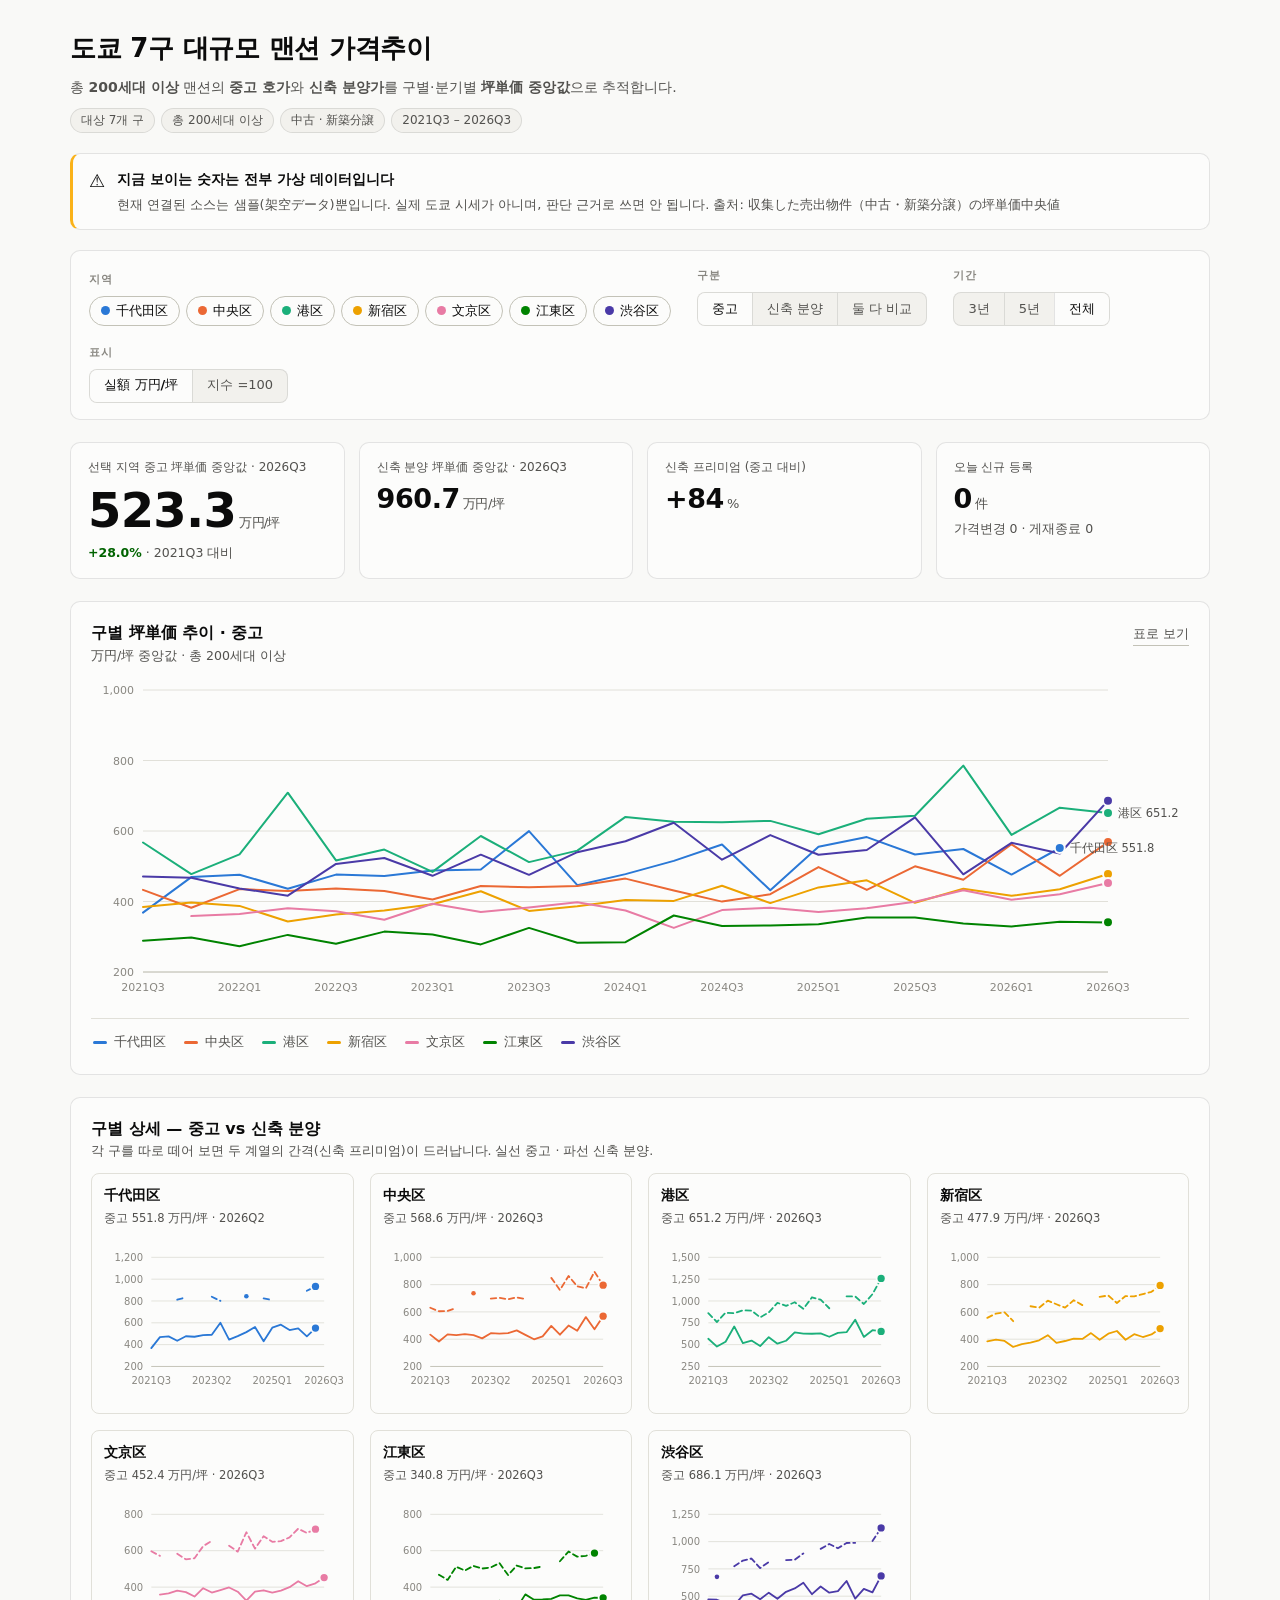
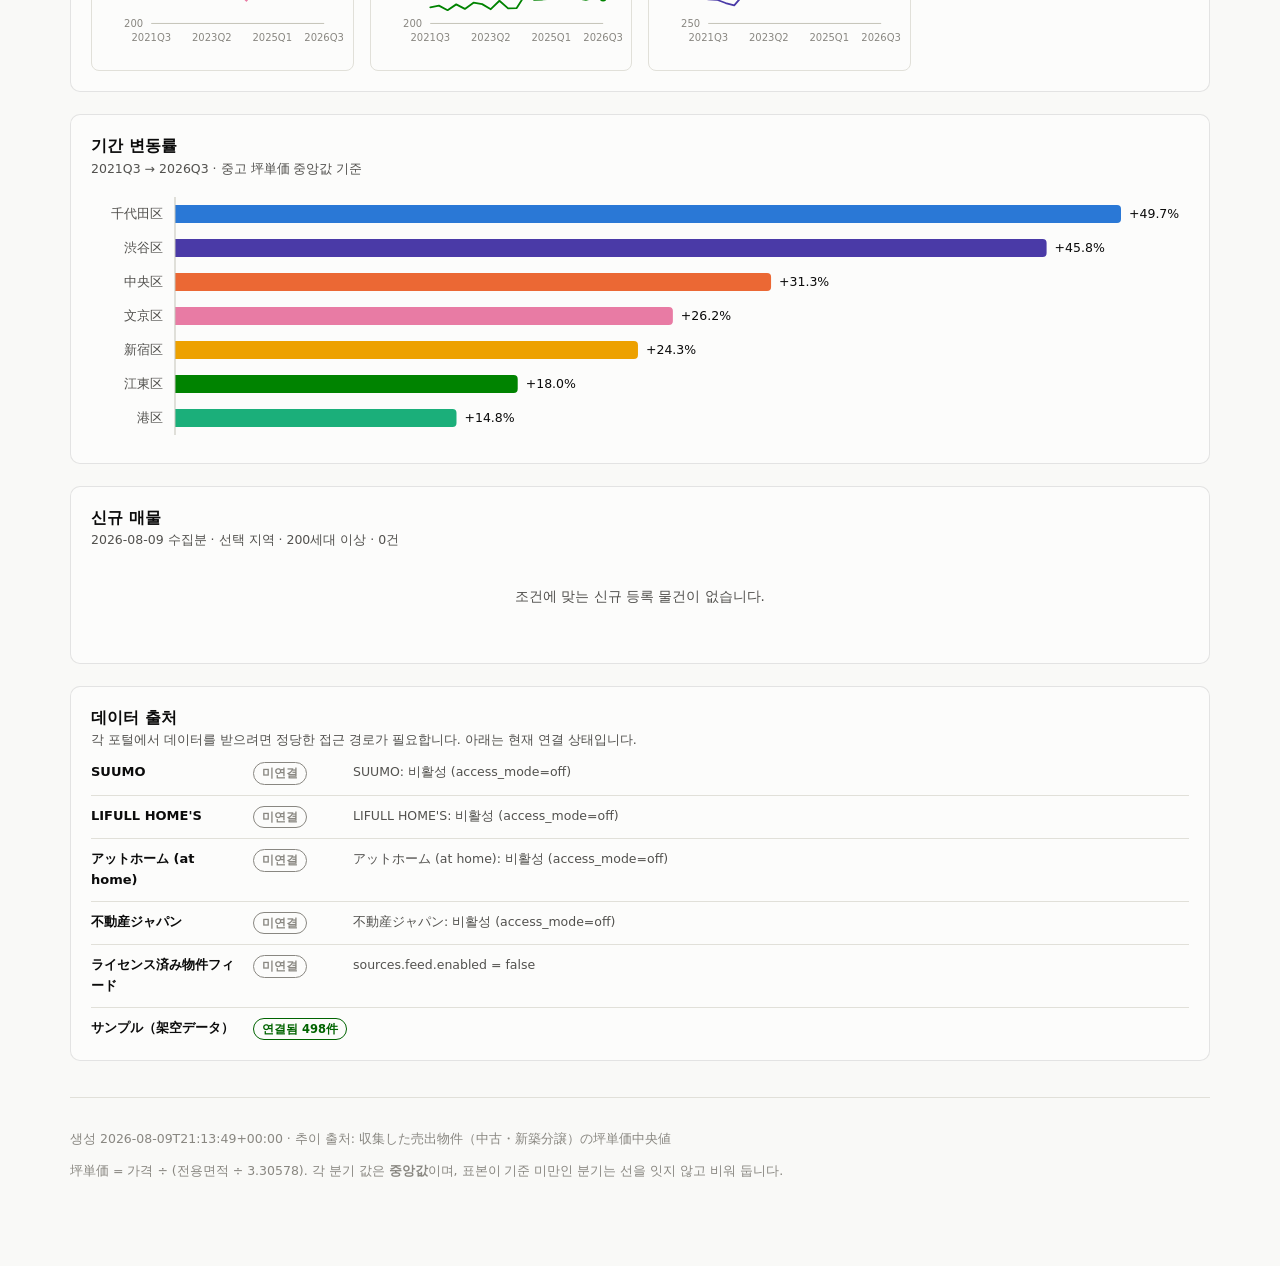
==== realestate/web/index.html @ 7b0b8e8e "Add Tokyo 7-ward large-mansion price trend site Tracks median 坪単価 for 200+ unit mansions across Chiy" ====
<!doctype html>
<html lang="ko" data-theme="">
<head>
<meta charset="utf-8">
<meta name="viewport" content="width=device-width, initial-scale=1">
<title>도쿄 7구 대규모 맨션 가격추이</title>
<meta name="description" content="千代田・中央・港・新宿・文京・江東・渋谷 7개 구, 총 200세대 이상 맨션의 중고·신축분양 坪単価 추이">
<link rel="icon" href="data:image/svg+xml,<svg xmlns='http://www.w3.org/2000/svg' viewBox='0 0 32 32'><text y='26' font-size='26'>🏙️</text></svg>">
<link rel="stylesheet" href="styles.css">
</head>
<body>
<div class="wrap">

  <header class="masthead">
    <h1>도쿄 7구 대규모 맨션 가격추이</h1>
    <p>총 <strong>200세대 이상</strong> 맨션의 <strong>중고 호가</strong>와 <strong>신축 분양가</strong>를 구별·분기별 <strong>坪単価 중앙값</strong>으로 추적합니다.</p>
    <div class="scope" id="scope-chips"></div>
  </header>

  <div class="banner" id="synthetic-banner" hidden>
    <span class="icon" aria-hidden="true">⚠</span>
    <div>
      <strong>지금 보이는 숫자는 전부 가상 데이터입니다</strong>
      <p id="synthetic-detail">실제 도쿄 시세가 아닙니다. 파이프라인 검증용 샘플이며, 실제 데이터 소스를 연결하면 자동으로 교체됩니다.</p>
    </div>
  </div>

  <!-- 필터는 한 줄로 모아 아래 모든 차트에 동일하게 적용된다 -->
  <div class="filters" role="group" aria-label="표시 조건">
    <div class="field">
      <span class="field-label" id="lbl-wards">지역</span>
      <div class="chips" id="ward-chips" role="group" aria-labelledby="lbl-wards"></div>
    </div>

    <div class="field">
      <span class="field-label" id="lbl-stage">구분</span>
      <div class="seg" id="stage-seg" role="group" aria-labelledby="lbl-stage">
        <button type="button" data-stage="used" aria-pressed="true">중고</button>
        <button type="button" data-stage="new" aria-pressed="false">신축 분양</button>
        <button type="button" data-stage="both" aria-pressed="false">둘 다 비교</button>
      </div>
    </div>

    <div class="field">
      <span class="field-label" id="lbl-range">기간</span>
      <div class="seg" id="range-seg" role="group" aria-labelledby="lbl-range">
        <button type="button" data-range="12" aria-pressed="false">3년</button>
        <button type="button" data-range="20" aria-pressed="false">5년</button>
        <button type="button" data-range="all" aria-pressed="true">전체</button>
      </div>
    </div>

    <div class="field">
      <span class="field-label" id="lbl-scale">표시</span>
      <div class="seg" id="scale-seg" role="group" aria-labelledby="lbl-scale">
        <button type="button" data-scale="abs" aria-pressed="true">실額 万円/坪</button>
        <button type="button" data-scale="idx" aria-pressed="false">지수 =100</button>
      </div>
    </div>
  </div>

  <div class="tiles" id="tiles"></div>

  <section class="card">
    <div class="card-head">
      <div>
        <h2 id="main-title">구별 坪単価 추이</h2>
        <p class="sub" id="main-sub"></p>
      </div>
      <button type="button" class="linkish" id="toggle-table" aria-expanded="false">표로 보기</button>
    </div>
    <div class="chart-host" id="main-chart"></div>
    <div class="legend" id="main-legend"></div>
    <div class="table-wrap" id="main-table" hidden></div>
  </section>

  <section class="card" id="facet-card">
    <div class="card-head">
      <div>
        <h2>구별 상세 — 중고 vs 신축 분양</h2>
        <p class="sub">각 구를 따로 떼어 보면 두 계열의 간격(신축 프리미엄)이 드러납니다. 실선 중고 · 파선 신축 분양.</p>
      </div>
    </div>
    <div class="facets" id="facets"></div>
  </section>

  <section class="card" id="change-card">
    <div class="card-head">
      <div>
        <h2>기간 변동률</h2>
        <p class="sub" id="change-sub"></p>
      </div>
    </div>
    <div class="chart-host" id="change-chart"></div>
  </section>

  <section class="card" id="official-card" hidden>
    <div class="card-head">
      <div>
        <h2>참고 — 국토교통성 성약가</h2>
        <p class="sub">실제로 거래가 성사된 가격입니다. 이 데이터에는 총세대수가 없어 <strong>200세대 필터가 적용되지 않은 구 전체 수치</strong>입니다. 호가보다 낮게 나오는 것이 정상입니다.</p>
      </div>
    </div>
    <div class="chart-host" id="official-chart"></div>
    <div class="legend" id="official-legend"></div>
  </section>

  <section class="card">
    <div class="card-head">
      <div>
        <h2>신규 매물</h2>
        <p class="sub" id="new-sub">최근 수집분 중 조건에 맞는 신규 등록 물건입니다.</p>
      </div>
    </div>
    <div id="new-listings"></div>
  </section>

  <section class="card">
    <div class="card-head">
      <div>
        <h2>데이터 출처</h2>
        <p class="sub">각 포털에서 데이터를 받으려면 정당한 접근 경로가 필요합니다. 아래는 현재 연결 상태입니다.</p>
      </div>
    </div>
    <div class="sources" id="sources"></div>
  </section>

  <footer>
    <p id="generated"></p>
    <p>坪単価 = 가격 ÷ (전용면적 ÷ 3.30578). 각 분기 값은 <strong>중앙값</strong>이며, 표본이 기준 미만인 분기는 선을 잇지 않고 비워 둡니다.</p>
  </footer>

</div>
<script src="app.js"></script>
</body>
</html>
---- realestate/web/styles.css ----
/* 도쿄 7구 대규모 맨션 가격추이 — 스타일
 *
 * 색은 역할(role)로만 참조한다. 라이트/다크 값을 여기 한 곳에서 바꾸면
 * 차트까지 같이 따라온다. 계열 색은 '구(区)'에 고정이며, 필터로 계열이
 * 줄어도 남은 구의 색은 절대 바뀌지 않는다.
 */

:root {
  color-scheme: light;

  --page: #f9f9f7;
  --surface-1: #fcfcfb;
  --surface-2: #f2f1ed;

  --text-primary: #0b0b0b;
  --text-secondary: #52514e;
  --text-muted: #898781;

  --gridline: #e1e0d9;
  --baseline: #c3c2b7;
  --border: rgba(11, 11, 11, 0.10);

  --good: #0ca30c;
  --good-text: #006300;
  --critical: #d03b3b;
  --warning: #fab219;

  /* 계열 슬롯 — 고정 순서 (CVD 검증 통과) */
  --series-1: #2a78d6;
  --series-2: #eb6834;
  --series-3: #1baf7a;
  --series-4: #eda100;
  --series-5: #e87ba4;
  --series-6: #008300;
  --series-7: #4a3aa7;

  --radius: 10px;
  --font: system-ui, -apple-system, "Segoe UI", "Hiragino Kaku Gothic ProN",
    "Noto Sans JP", "Apple SD Gothic Neo", sans-serif;
}

@media (prefers-color-scheme: dark) {
  :root:not([data-theme="light"]) {
    color-scheme: dark;

    --page: #0d0d0d;
    --surface-1: #1a1a19;
    --surface-2: #222220;

    --text-primary: #ffffff;
    --text-secondary: #c3c2b7;
    --text-muted: #898781;

    --gridline: #2c2c2a;
    --baseline: #383835;
    --border: rgba(255, 255, 255, 0.10);

    --good-text: #0ca30c;

    --series-1: #3987e5;
    --series-2: #d95926;
    --series-3: #199e70;
    --series-4: #c98500;
    --series-5: #d55181;
    --series-6: #008300;
    --series-7: #9085e9;
  }
}

:root[data-theme="dark"] {
  color-scheme: dark;

  --page: #0d0d0d;
  --surface-1: #1a1a19;
  --surface-2: #222220;

  --text-primary: #ffffff;
  --text-secondary: #c3c2b7;
  --text-muted: #898781;

  --gridline: #2c2c2a;
  --baseline: #383835;
  --border: rgba(255, 255, 255, 0.10);

  --good-text: #0ca30c;

  --series-1: #3987e5;
  --series-2: #d95926;
  --series-3: #199e70;
  --series-4: #c98500;
  --series-5: #d55181;
  --series-6: #008300;
  --series-7: #9085e9;
}

* { box-sizing: border-box; }

body {
  margin: 0;
  background: var(--page);
  color: var(--text-primary);
  font-family: var(--font);
  font-size: 15px;
  line-height: 1.6;
  -webkit-font-smoothing: antialiased;
}

.wrap {
  max-width: 1180px;
  margin: 0 auto;
  padding: 28px 20px 72px;
}

/* ---------------------------------------------------------- 헤더 */

.masthead { margin-bottom: 20px; }

.masthead h1 {
  margin: 0 0 6px;
  font-size: 26px;
  font-weight: 650;
  letter-spacing: -0.01em;
}

.masthead p {
  margin: 0;
  color: var(--text-secondary);
  font-size: 14px;
}

.masthead .scope {
  margin-top: 10px;
  display: flex;
  flex-wrap: wrap;
  gap: 6px;
}

.scope-chip {
  font-size: 12px;
  color: var(--text-secondary);
  background: var(--surface-2);
  border: 1px solid var(--border);
  border-radius: 999px;
  padding: 2px 10px;
}

/* --------------------------------------------------- 경고 배너 */

.banner {
  display: flex;
  gap: 12px;
  align-items: flex-start;
  border: 1px solid var(--border);
  border-left: 3px solid var(--warning);
  background: var(--surface-1);
  border-radius: var(--radius);
  padding: 14px 16px;
  margin: 0 0 20px;
}

.banner[hidden] { display: none; }

.banner .icon { font-size: 18px; line-height: 1.4; }
.banner strong { display: block; font-size: 14px; }
.banner p { margin: 4px 0 0; font-size: 13px; color: var(--text-secondary); }

/* -------------------------------------------------------- 필터 */

.filters {
  display: flex;
  flex-wrap: wrap;
  gap: 18px 26px;
  align-items: flex-end;
  padding: 16px 18px;
  background: var(--surface-1);
  border: 1px solid var(--border);
  border-radius: var(--radius);
  margin-bottom: 22px;
}

.field { display: flex; flex-direction: column; gap: 7px; }

.field > .field-label {
  font-size: 11px;
  font-weight: 600;
  letter-spacing: 0.06em;
  text-transform: uppercase;
  color: var(--text-muted);
}

.chips { display: flex; flex-wrap: wrap; gap: 6px; }

.chip {
  display: inline-flex;
  align-items: center;
  gap: 6px;
  min-height: 30px;
  padding: 3px 11px;
  font: inherit;
  font-size: 13px;
  color: var(--text-secondary);
  background: var(--surface-2);
  border: 1px solid var(--border);
  border-radius: 999px;
  cursor: pointer;
}

.chip:hover { border-color: var(--baseline); }

.chip[aria-pressed="true"] {
  color: var(--text-primary);
  background: var(--surface-1);
  border-color: var(--baseline);
  font-weight: 550;
}

.chip .dot {
  width: 9px;
  height: 9px;
  border-radius: 50%;
  background: currentColor;
  flex: none;
}

.chip[aria-pressed="false"] .dot { opacity: 0.28; }

.seg {
  display: inline-flex;
  border: 1px solid var(--border);
  border-radius: 8px;
  overflow: hidden;
  background: var(--surface-2);
}

.seg button {
  font: inherit;
  font-size: 13px;
  min-height: 32px;
  padding: 4px 14px;
  border: 0;
  background: transparent;
  color: var(--text-secondary);
  cursor: pointer;
}

.seg button + button { border-left: 1px solid var(--border); }

.seg button[aria-pressed="true"] {
  background: var(--surface-1);
  color: var(--text-primary);
  font-weight: 550;
}

/* ---------------------------------------------------- 스탯 타일 */

.tiles {
  display: grid;
  grid-template-columns: repeat(auto-fit, minmax(190px, 1fr));
  gap: 14px;
  margin-bottom: 22px;
}

.tile {
  background: var(--surface-1);
  border: 1px solid var(--border);
  border-radius: var(--radius);
  padding: 15px 17px;
}

.tile .label {
  font-size: 12px;
  color: var(--text-secondary);
  margin-bottom: 6px;
}

.tile .value {
  font-size: 27px;
  font-weight: 620;
  letter-spacing: -0.015em;
  line-height: 1.15;
}

.tile .value .unit {
  font-size: 13px;
  font-weight: 500;
  color: var(--text-secondary);
  margin-left: 3px;
}

.tile .delta { font-size: 12.5px; margin-top: 5px; color: var(--text-secondary); }
.tile .delta .up { color: var(--good-text); font-weight: 600; }
.tile .delta .down { color: var(--critical); font-weight: 600; }

.tile.hero .value { font-size: 48px; }

/* -------------------------------------------------------- 카드 */

.card {
  background: var(--surface-1);
  border: 1px solid var(--border);
  border-radius: var(--radius);
  padding: 18px 20px 20px;
  margin-bottom: 22px;
}

.card-head {
  display: flex;
  flex-wrap: wrap;
  gap: 10px;
  align-items: baseline;
  justify-content: space-between;
  margin-bottom: 4px;
}

.card-head h2 { margin: 0; font-size: 16px; font-weight: 620; }
.card-head .sub { margin: 0; font-size: 12.5px; color: var(--text-secondary); }

.linkish {
  font: inherit;
  font-size: 12.5px;
  color: var(--text-secondary);
  background: none;
  border: 0;
  border-bottom: 1px solid var(--baseline);
  padding: 0 0 1px;
  cursor: pointer;
}

.linkish:hover { color: var(--text-primary); }

/* -------------------------------------------------------- 차트 */

.chart-host { position: relative; margin-top: 10px; }
.chart-host svg { display: block; width: 100%; overflow: visible; }
.chart-host svg:focus-visible { outline: 2px solid var(--series-1); outline-offset: 3px; }

.legend {
  display: flex;
  flex-wrap: wrap;
  gap: 6px 14px;
  margin-top: 12px;
  padding-top: 12px;
  border-top: 1px solid var(--gridline);
}

.legend-item {
  display: inline-flex;
  align-items: center;
  gap: 7px;
  font-size: 12.5px;
  color: var(--text-secondary);
  background: none;
  border: 0;
  padding: 3px 2px;
  cursor: pointer;
  font-family: inherit;
}

.legend-item .key { width: 14px; height: 3px; border-radius: 2px; background: currentColor; flex: none; }
.legend-item[aria-pressed="false"] { opacity: 0.38; }
.legend-item:hover { color: var(--text-primary); }

.legend-note {
  width: 100%;
  font-size: 12px;
  color: var(--text-muted);
  margin-top: 2px;
}

.tooltip {
  position: absolute;
  pointer-events: none;
  z-index: 5;
  min-width: 168px;
  background: var(--surface-1);
  border: 1px solid var(--border);
  border-radius: 8px;
  box-shadow: 0 6px 22px rgba(0, 0, 0, 0.14);
  padding: 9px 11px;
  font-size: 12.5px;
  opacity: 0;
  transition: opacity 90ms linear;
}

.tooltip.on { opacity: 1; }
.tooltip .tt-period { font-weight: 620; margin-bottom: 6px; font-size: 12px; }

.tooltip .tt-row {
  display: flex;
  align-items: center;
  gap: 7px;
  justify-content: space-between;
  color: var(--text-secondary);
  padding: 1.5px 0;
}

.tooltip .tt-name { display: inline-flex; align-items: center; gap: 6px; }
.tooltip .tt-swatch { width: 9px; height: 9px; border-radius: 2px; flex: none; }
.tooltip .tt-val { color: var(--text-primary); font-variant-numeric: tabular-nums; }

/* 소규모 다중 차트 */

.facets {
  display: grid;
  grid-template-columns: repeat(auto-fit, minmax(258px, 1fr));
  gap: 16px;
  margin-top: 12px;
}

.facet { border: 1px solid var(--gridline); border-radius: 8px; padding: 11px 12px 8px; }
.facet h3 { margin: 0; font-size: 13.5px; font-weight: 620; }

.facet .facet-meta {
  font-size: 11.5px;
  color: var(--text-secondary);
  margin: 2px 0 4px;
  font-variant-numeric: tabular-nums;
}

/* -------------------------------------------------------- 표 */

.table-wrap { overflow-x: auto; margin-top: 14px; }

table { border-collapse: collapse; width: 100%; font-size: 13px; }

th, td {
  text-align: right;
  padding: 6px 10px;
  border-bottom: 1px solid var(--gridline);
  font-variant-numeric: tabular-nums;
  white-space: nowrap;
}

th:first-child, td:first-child { text-align: left; font-variant-numeric: normal; }
thead th { color: var(--text-secondary); font-weight: 600; font-size: 12px; }
tbody tr:hover { background: var(--surface-2); }

/* ------------------------------------------------- 신규 매물 */

.listing-grid {
  display: grid;
  grid-template-columns: repeat(auto-fill, minmax(268px, 1fr));
  gap: 13px;
  margin-top: 14px;
}

.listing {
  border: 1px solid var(--gridline);
  border-radius: 9px;
  padding: 13px 14px;
  display: flex;
  flex-direction: column;
  gap: 5px;
}

.listing .row1 { display: flex; align-items: center; gap: 7px; flex-wrap: wrap; }

.badge {
  font-size: 11px;
  font-weight: 600;
  padding: 1px 7px;
  border-radius: 999px;
  border: 1px solid var(--border);
  color: var(--text-secondary);
}

.badge.new { color: var(--good-text); border-color: currentColor; }
.badge.shinchiku { color: var(--series-2); border-color: currentColor; }

.listing .name { font-weight: 600; font-size: 14px; }
.listing .price { font-size: 19px; font-weight: 620; letter-spacing: -0.01em; }
.listing .meta { font-size: 12.5px; color: var(--text-secondary); }
.listing .ward { display: inline-flex; align-items: center; gap: 6px; }
.listing .ward .dot { width: 8px; height: 8px; border-radius: 50%; flex: none; }

/* -------------------------------------------------------- 출처 */

.sources { display: grid; gap: 10px; margin-top: 12px; }

.source-row {
  display: grid;
  grid-template-columns: 150px 88px 1fr;
  gap: 12px;
  align-items: start;
  font-size: 13px;
  padding-bottom: 10px;
  border-bottom: 1px solid var(--gridline);
}

.source-row:last-child { border-bottom: 0; padding-bottom: 0; }
.source-row .nm { font-weight: 600; }
.source-row .rs { color: var(--text-secondary); font-size: 12.5px; }

.state {
  font-size: 11.5px;
  font-weight: 600;
  padding: 1px 8px;
  border-radius: 999px;
  border: 1px solid currentColor;
  justify-self: start;
  white-space: nowrap;
}

.state.ok { color: var(--good-text); }
.state.skipped { color: var(--text-muted); }
.state.error { color: var(--critical); }

.empty {
  color: var(--text-secondary);
  font-size: 13.5px;
  padding: 22px 0;
  text-align: center;
}

footer {
  margin-top: 36px;
  padding-top: 18px;
  border-top: 1px solid var(--gridline);
  font-size: 12.5px;
  color: var(--text-muted);
}

footer a { color: inherit; }

@media (max-width: 620px) {
  .source-row { grid-template-columns: 1fr; gap: 4px; }
  .tile.hero .value { font-size: 38px; }
}
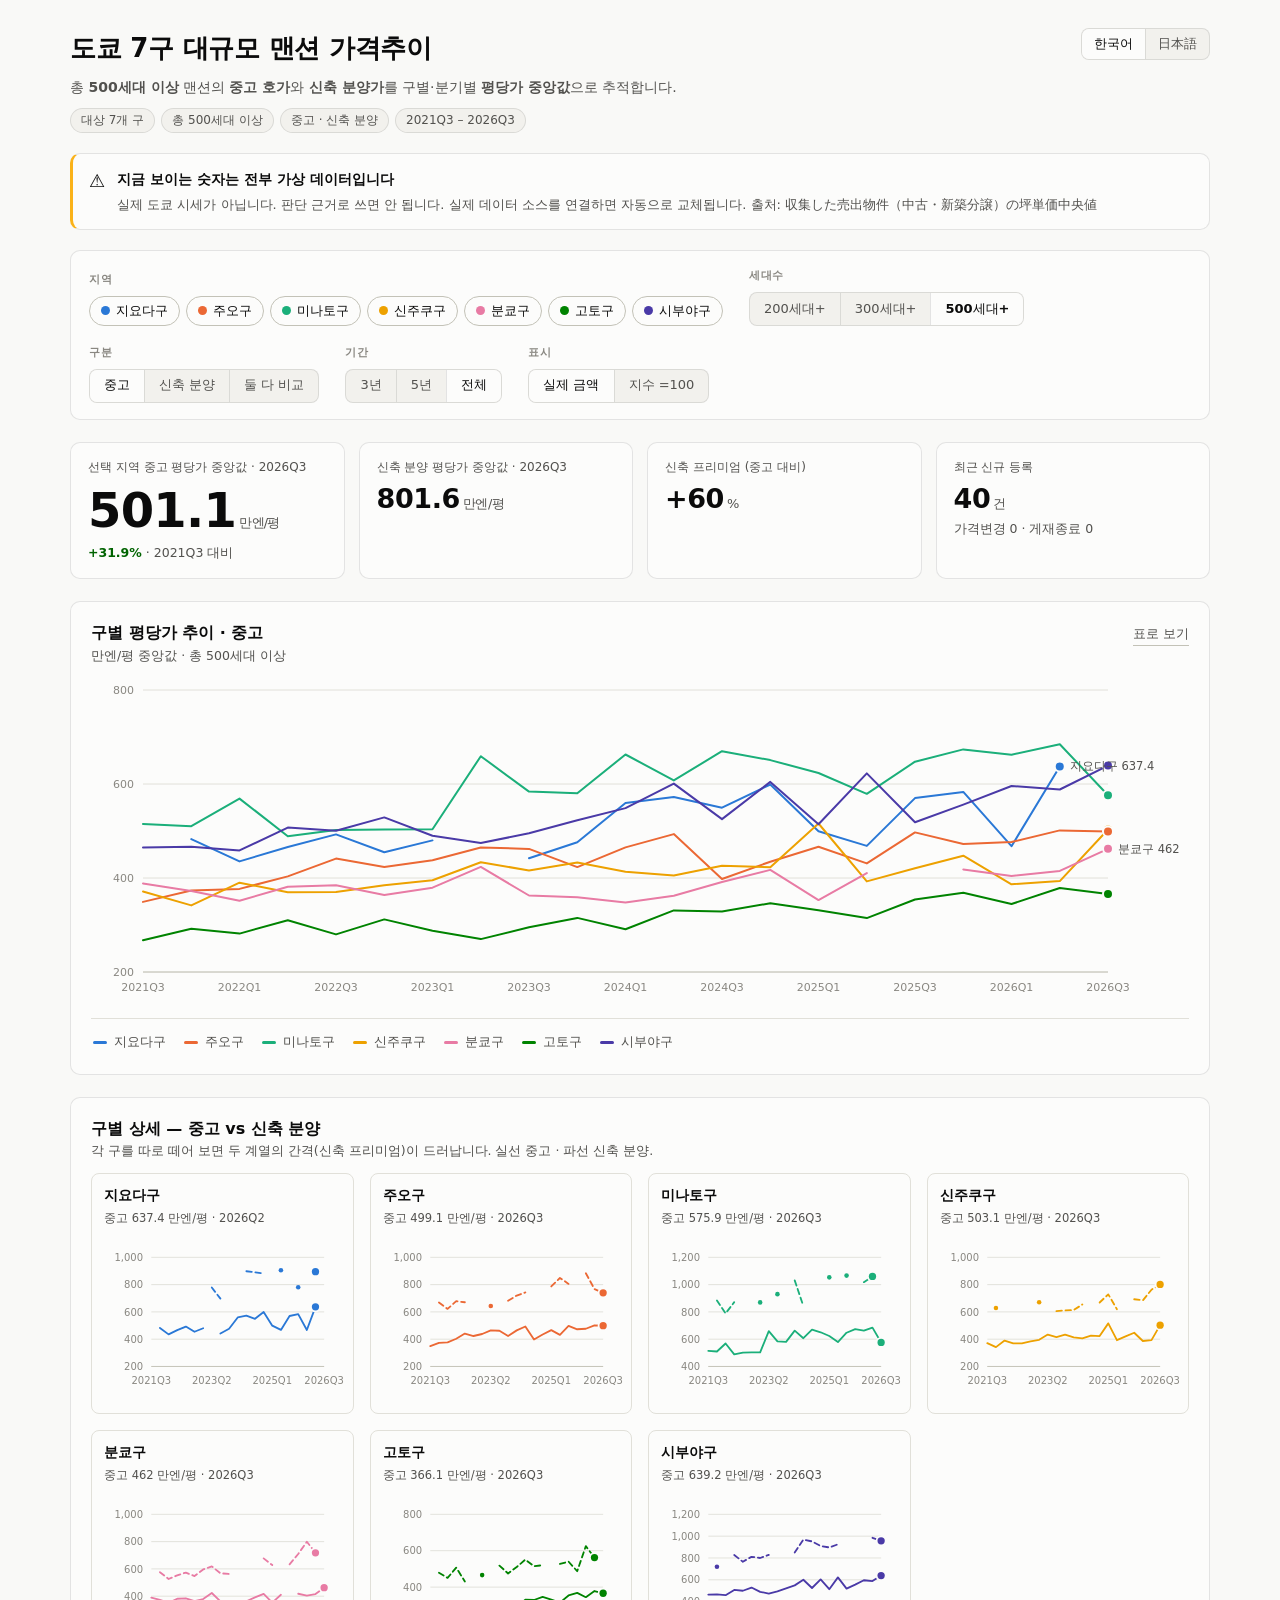
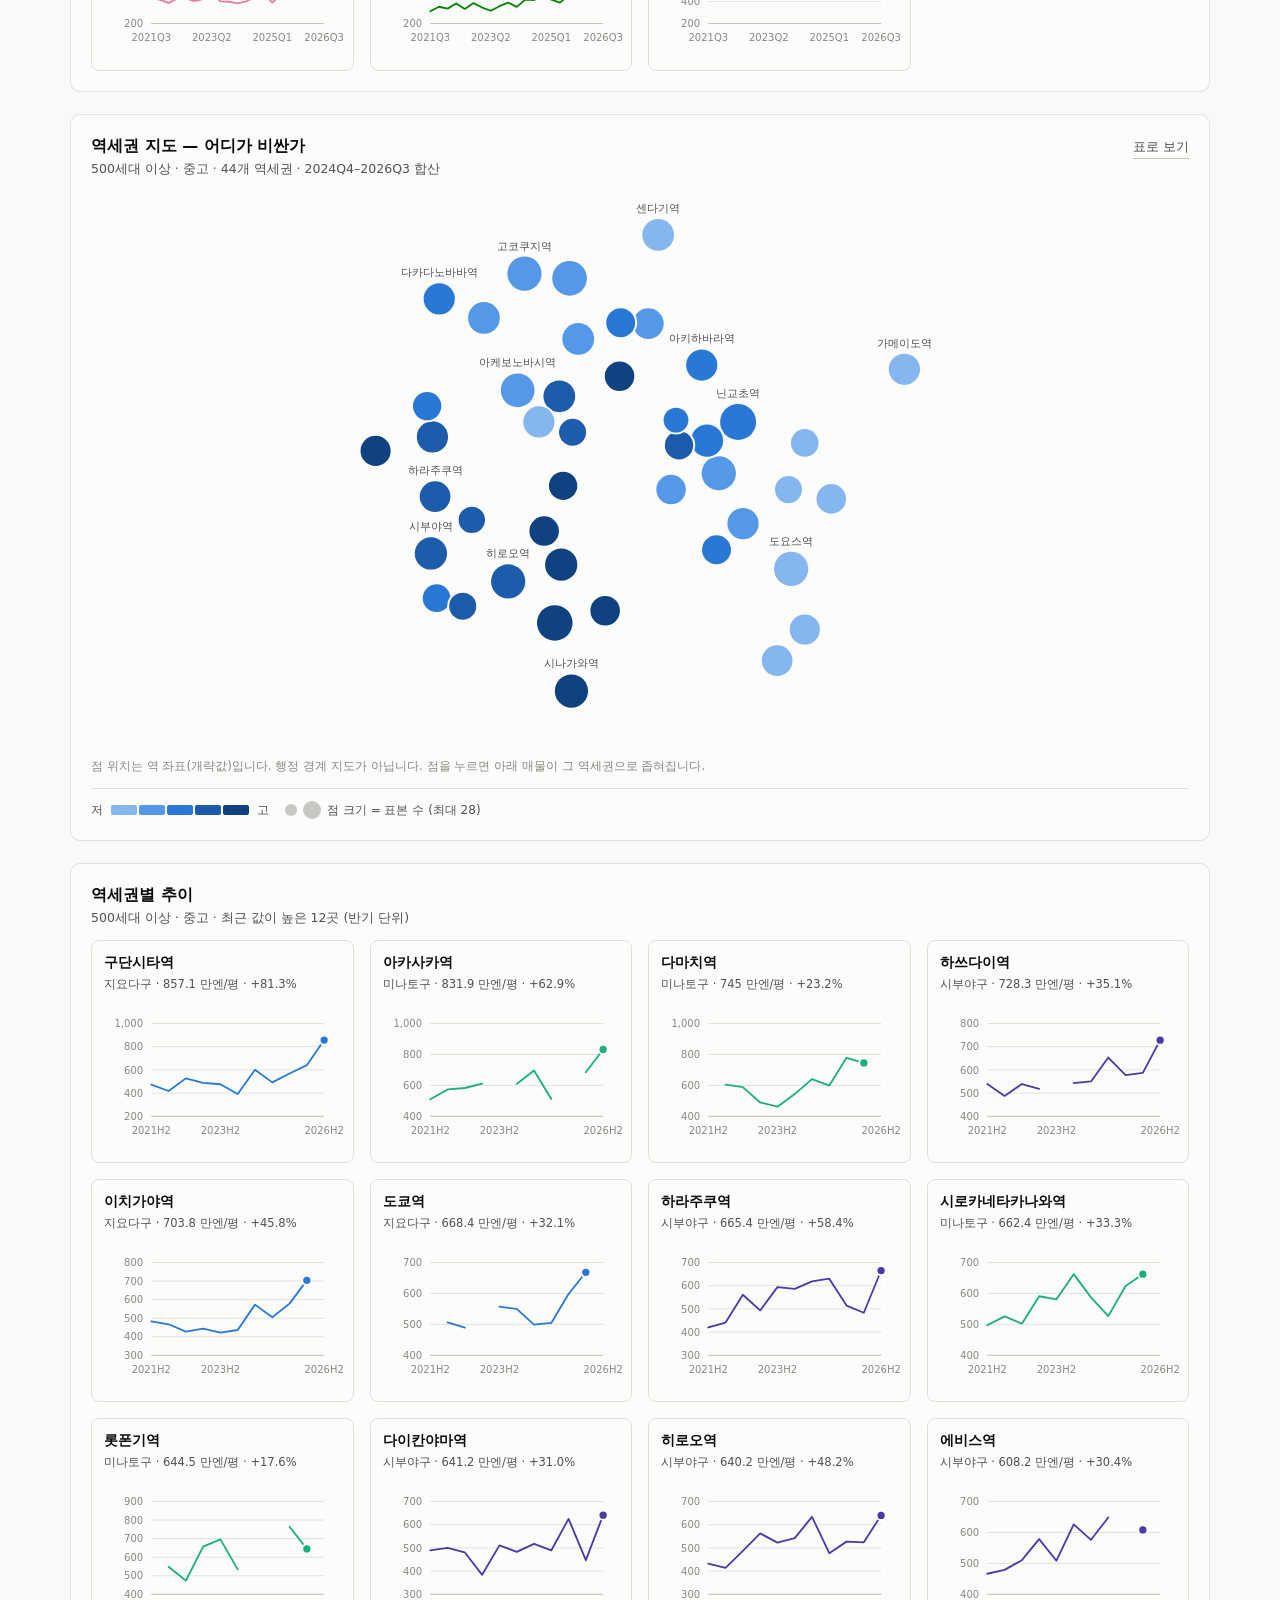
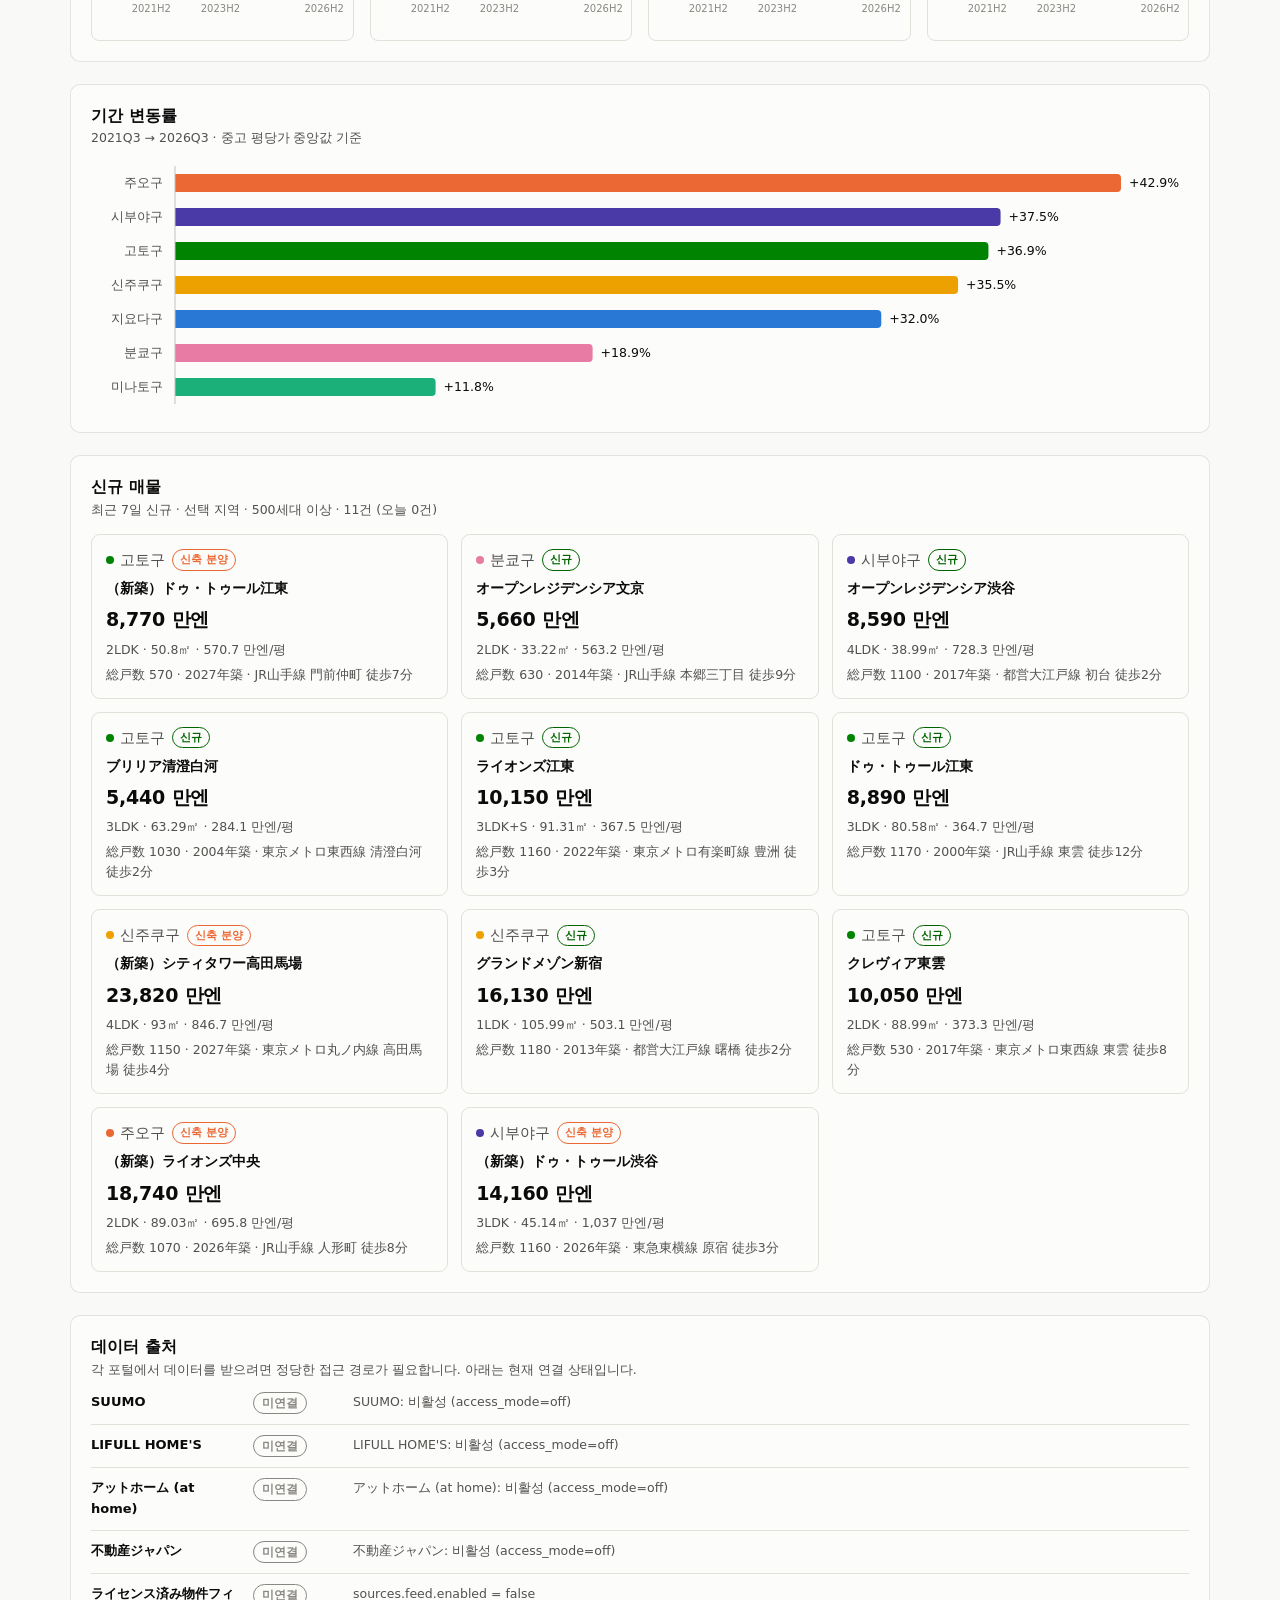
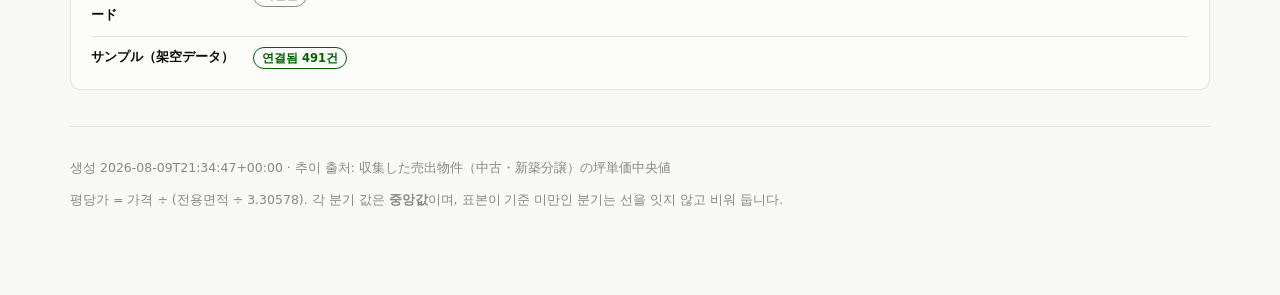
==== commit 6d5aba36: "Add Korean/Japanese toggle, station-area map and trends, unit-count filter Language: all UI copy, wa" ====
--- a/realestate/web/index.html
+++ b/realestate/web/index.html
@@ -12,49 +12,60 @@
 <div class="wrap">
 
   <header class="masthead">
-    <h1>도쿄 7구 대규모 맨션 가격추이</h1>
-    <p>총 <strong>200세대 이상</strong> 맨션의 <strong>중고 호가</strong>와 <strong>신축 분양가</strong>를 구별·분기별 <strong>坪単価 중앙값</strong>으로 추적합니다.</p>
+    <div class="masthead-top">
+      <h1 data-i18n="title">도쿄 7구 대규모 맨션 가격추이</h1>
+      <div class="seg lang" id="lang-seg" role="group" aria-label="Language / 言語 / 언어">
+        <button type="button" data-lang="ko" aria-pressed="true" lang="ko">한국어</button>
+        <button type="button" data-lang="ja" aria-pressed="false" lang="ja">日本語</button>
+      </div>
+    </div>
+    <p data-i18n-html="lede"></p>
     <div class="scope" id="scope-chips"></div>
   </header>
 
   <div class="banner" id="synthetic-banner" hidden>
     <span class="icon" aria-hidden="true">⚠</span>
     <div>
-      <strong>지금 보이는 숫자는 전부 가상 데이터입니다</strong>
-      <p id="synthetic-detail">실제 도쿄 시세가 아닙니다. 파이프라인 검증용 샘플이며, 실제 데이터 소스를 연결하면 자동으로 교체됩니다.</p>
+      <strong data-i18n="syntheticTitle"></strong>
+      <p id="synthetic-detail"></p>
     </div>
   </div>
 
   <!-- 필터는 한 줄로 모아 아래 모든 차트에 동일하게 적용된다 -->
   <div class="filters" role="group" aria-label="표시 조건">
     <div class="field">
-      <span class="field-label" id="lbl-wards">지역</span>
+      <span class="field-label" id="lbl-wards" data-i18n="fArea">지역</span>
       <div class="chips" id="ward-chips" role="group" aria-labelledby="lbl-wards"></div>
     </div>
 
     <div class="field">
-      <span class="field-label" id="lbl-stage">구분</span>
+      <span class="field-label" id="lbl-units" data-i18n="fUnits">세대수</span>
+      <div class="seg" id="units-seg" role="group" aria-labelledby="lbl-units"></div>
+    </div>
+
+    <div class="field">
+      <span class="field-label" id="lbl-stage" data-i18n="fStage">구분</span>
       <div class="seg" id="stage-seg" role="group" aria-labelledby="lbl-stage">
-        <button type="button" data-stage="used" aria-pressed="true">중고</button>
-        <button type="button" data-stage="new" aria-pressed="false">신축 분양</button>
-        <button type="button" data-stage="both" aria-pressed="false">둘 다 비교</button>
+        <button type="button" data-stage="used" aria-pressed="true" data-i18n="stageUsed">중고</button>
+        <button type="button" data-stage="new" aria-pressed="false" data-i18n="stageNew">신축 분양</button>
+        <button type="button" data-stage="both" aria-pressed="false" data-i18n="stageBoth">둘 다 비교</button>
       </div>
     </div>
 
     <div class="field">
-      <span class="field-label" id="lbl-range">기간</span>
+      <span class="field-label" id="lbl-range" data-i18n="fPeriod">기간</span>
       <div class="seg" id="range-seg" role="group" aria-labelledby="lbl-range">
-        <button type="button" data-range="12" aria-pressed="false">3년</button>
-        <button type="button" data-range="20" aria-pressed="false">5년</button>
-        <button type="button" data-range="all" aria-pressed="true">전체</button>
+        <button type="button" data-range="12" aria-pressed="false" data-i18n="r3y">3년</button>
+        <button type="button" data-range="20" aria-pressed="false" data-i18n="r5y">5년</button>
+        <button type="button" data-range="all" aria-pressed="true" data-i18n="rAll">전체</button>
       </div>
     </div>
 
     <div class="field">
-      <span class="field-label" id="lbl-scale">표시</span>
+      <span class="field-label" id="lbl-scale" data-i18n="fScale">표시</span>
       <div class="seg" id="scale-seg" role="group" aria-labelledby="lbl-scale">
-        <button type="button" data-scale="abs" aria-pressed="true">실額 万円/坪</button>
-        <button type="button" data-scale="idx" aria-pressed="false">지수 =100</button>
+        <button type="button" data-scale="abs" aria-pressed="true" data-i18n="scaleAbs"></button>
+        <button type="button" data-scale="idx" aria-pressed="false" data-i18n="scaleIdx"></button>
       </div>
     </div>
   </div>
@@ -64,10 +75,10 @@
   <section class="card">
     <div class="card-head">
       <div>
-        <h2 id="main-title">구별 坪単価 추이</h2>
+        <h2 id="main-title"></h2>
         <p class="sub" id="main-sub"></p>
       </div>
-      <button type="button" class="linkish" id="toggle-table" aria-expanded="false">표로 보기</button>
+      <button type="button" class="linkish" id="toggle-table" aria-expanded="false"></button>
     </div>
     <div class="chart-host" id="main-chart"></div>
     <div class="legend" id="main-legend"></div>
@@ -77,17 +88,40 @@
   <section class="card" id="facet-card">
     <div class="card-head">
       <div>
-        <h2>구별 상세 — 중고 vs 신축 분양</h2>
-        <p class="sub">각 구를 따로 떼어 보면 두 계열의 간격(신축 프리미엄)이 드러납니다. 실선 중고 · 파선 신축 분양.</p>
+        <h2 data-i18n="facetTitle"></h2>
+        <p class="sub" data-i18n="facetSub"></p>
       </div>
     </div>
     <div class="facets" id="facets"></div>
   </section>
 
+  <section class="card" id="map-card">
+    <div class="card-head">
+      <div>
+        <h2 data-i18n="mapTitle"></h2>
+        <p class="sub" id="map-sub"></p>
+      </div>
+      <button type="button" class="linkish" id="toggle-map-table" aria-expanded="false"></button>
+    </div>
+    <div class="chart-host" id="map-chart"></div>
+    <div class="legend" id="map-legend"></div>
+    <div class="table-wrap" id="map-table" hidden></div>
+  </section>
+
+  <section class="card" id="station-card">
+    <div class="card-head">
+      <div>
+        <h2 data-i18n="stationTitle"></h2>
+        <p class="sub" id="station-sub"></p>
+      </div>
+    </div>
+    <div class="facets" id="station-facets"></div>
+  </section>
+
   <section class="card" id="change-card">
     <div class="card-head">
       <div>
-        <h2>기간 변동률</h2>
+        <h2 data-i18n="changeTitle"></h2>
         <p class="sub" id="change-sub"></p>
       </div>
     </div>
@@ -97,8 +131,8 @@
   <section class="card" id="official-card" hidden>
     <div class="card-head">
       <div>
-        <h2>참고 — 국토교통성 성약가</h2>
-        <p class="sub">실제로 거래가 성사된 가격입니다. 이 데이터에는 총세대수가 없어 <strong>200세대 필터가 적용되지 않은 구 전체 수치</strong>입니다. 호가보다 낮게 나오는 것이 정상입니다.</p>
+        <h2 data-i18n="officialTitle"></h2>
+        <p class="sub" data-i18n-html="officialSub"></p>
       </div>
     </div>
     <div class="chart-host" id="official-chart"></div>
@@ -108,8 +142,8 @@
   <section class="card">
     <div class="card-head">
       <div>
-        <h2>신규 매물</h2>
-        <p class="sub" id="new-sub">최근 수집분 중 조건에 맞는 신규 등록 물건입니다.</p>
+        <h2 data-i18n="newTitle"></h2>
+        <p class="sub" id="new-sub"></p>
       </div>
     </div>
     <div id="new-listings"></div>
@@ -118,8 +152,8 @@
   <section class="card">
     <div class="card-head">
       <div>
-        <h2>데이터 출처</h2>
-        <p class="sub">각 포털에서 데이터를 받으려면 정당한 접근 경로가 필요합니다. 아래는 현재 연결 상태입니다.</p>
+        <h2 data-i18n="srcTitle"></h2>
+        <p class="sub" data-i18n="srcSub"></p>
       </div>
     </div>
     <div class="sources" id="sources"></div>
@@ -127,7 +161,7 @@
 
   <footer>
     <p id="generated"></p>
-    <p>坪単価 = 가격 ÷ (전용면적 ÷ 3.30578). 각 분기 값은 <strong>중앙값</strong>이며, 표본이 기준 미만인 분기는 선을 잇지 않고 비워 둡니다.</p>
+    <p data-i18n-html="footNote"></p>
   </footer>
 
 </div>
--- a/realestate/web/styles.css
+++ b/realestate/web/styles.css
@@ -34,6 +34,13 @@
   --series-6: #008300;
   --series-7: #4a3aa7;
 
+  /* 시퀀셜 램프 — 지도에서 '가격 크기'를 나타낸다 (한 색상, 밝음→어두움) */
+  --seq-1: #86b6ef;
+  --seq-2: #5598e7;
+  --seq-3: #2a78d6;
+  --seq-4: #1c5cab;
+  --seq-5: #104281;
+
   --radius: 10px;
   --font: system-ui, -apple-system, "Segoe UI", "Hiragino Kaku Gothic ProN",
     "Noto Sans JP", "Apple SD Gothic Neo", sans-serif;
@@ -64,6 +71,12 @@
     --series-5: #d55181;
     --series-6: #008300;
     --series-7: #9085e9;
+
+    --seq-1: #9ec5f4;
+    --seq-2: #6da7ec;
+    --seq-3: #3987e5;
+    --seq-4: #256abf;
+    --seq-5: #184f95;
   }
 }
 
@@ -91,6 +104,12 @@
   --series-5: #d55181;
   --series-6: #008300;
   --series-7: #9085e9;
+
+  --seq-1: #9ec5f4;
+  --seq-2: #6da7ec;
+  --seq-3: #3987e5;
+  --seq-4: #256abf;
+  --seq-5: #184f95;
 }
 
 * { box-sizing: border-box; }
@@ -115,6 +134,17 @@
 
 .masthead { margin-bottom: 20px; }
 
+.masthead-top {
+  display: flex;
+  align-items: flex-start;
+  justify-content: space-between;
+  gap: 16px;
+  flex-wrap: wrap;
+}
+
+.seg.lang { flex: none; }
+.seg.lang button { font-size: 12.5px; padding: 3px 12px; min-height: 30px; }
+
 .masthead h1 {
   margin: 0 0 6px;
   font-size: 26px;
@@ -526,3 +556,13 @@
   .source-row { grid-template-columns: 1fr; gap: 4px; }
   .tile.hero .value { font-size: 38px; }
 }
+
+/* ------------------------------------------------------- 지도 */
+
+.map-note { font-size: 12px; color: var(--text-muted); margin-top: 8px; }
+
+.scale-legend { display: flex; align-items: center; gap: 8px; flex-wrap: wrap; font-size: 12px; color: var(--text-secondary); }
+.scale-legend .swatches { display: flex; gap: 2px; }
+.scale-legend .sw { width: 26px; height: 10px; border-radius: 2px; }
+.scale-legend .size-key { display: inline-flex; align-items: center; gap: 6px; margin-left: 8px; }
+.scale-legend .size-key .bub { border-radius: 50%; background: var(--text-muted); opacity: .45; }
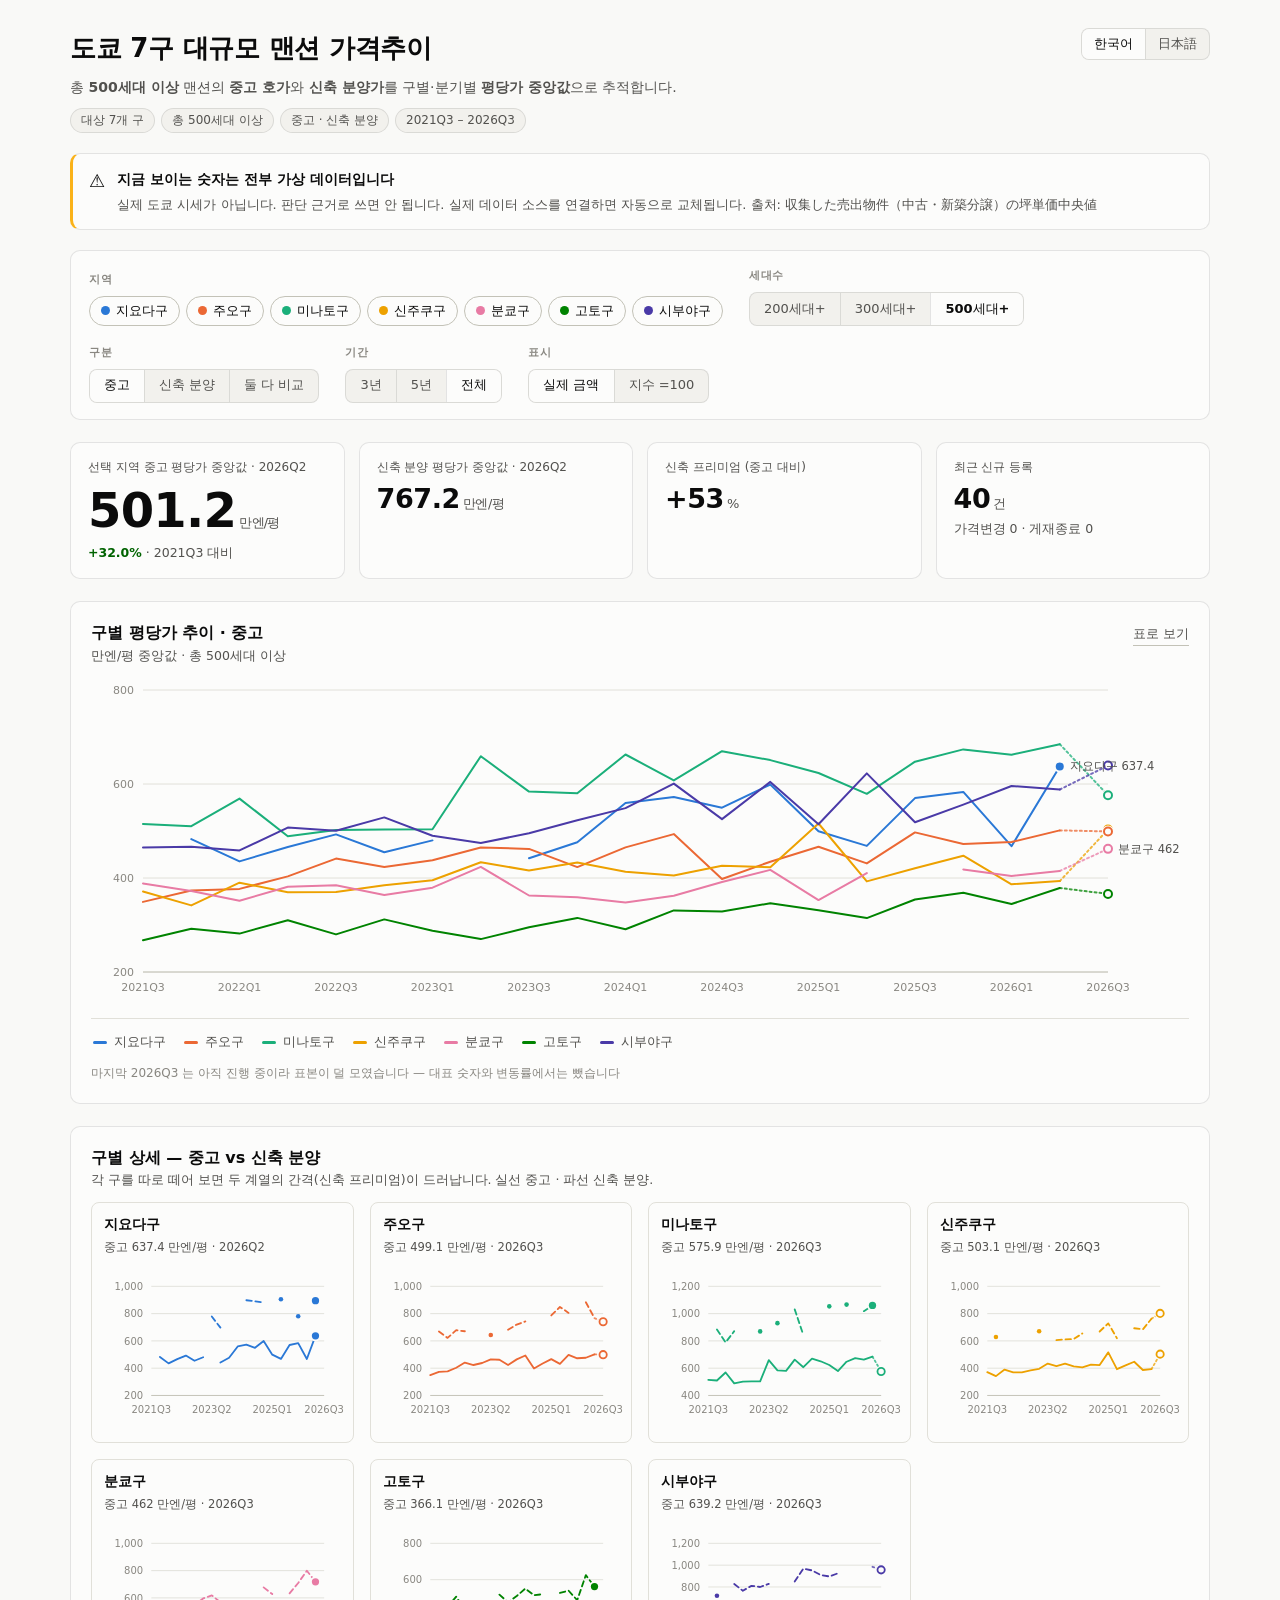
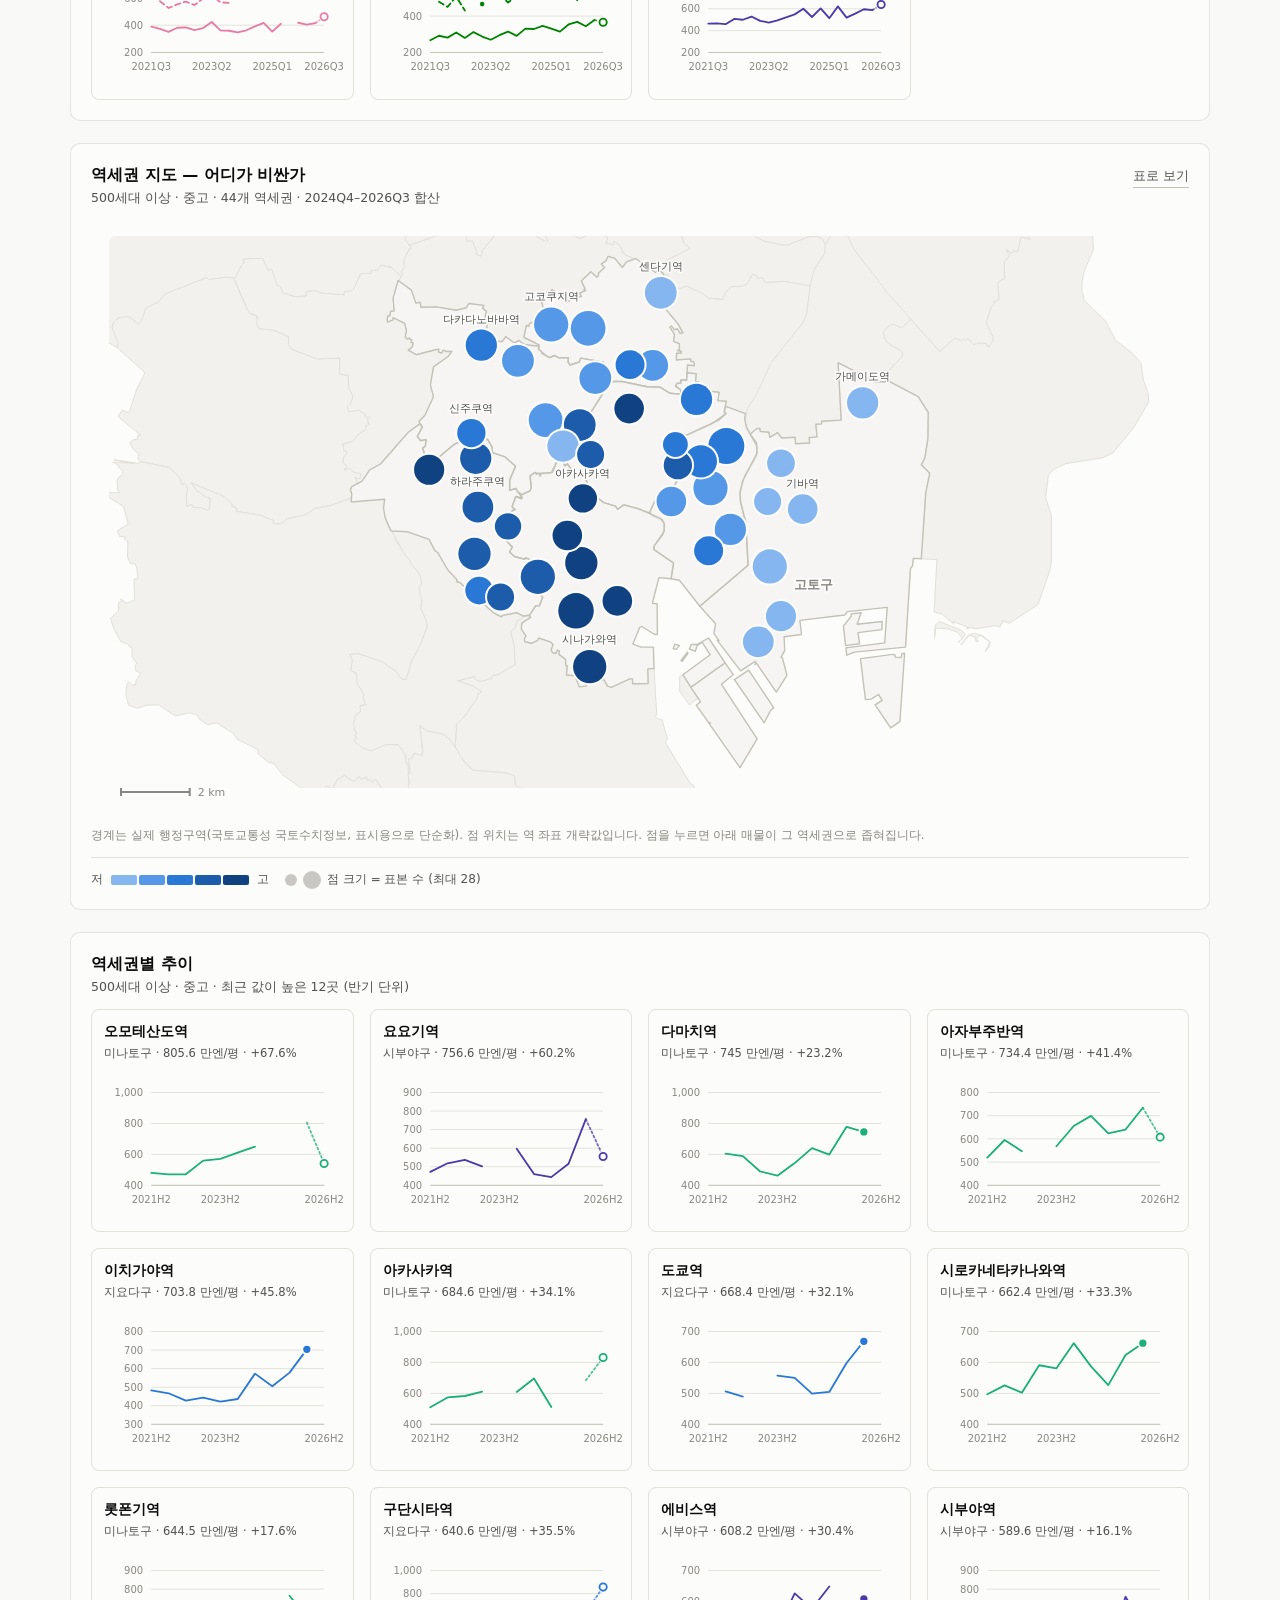
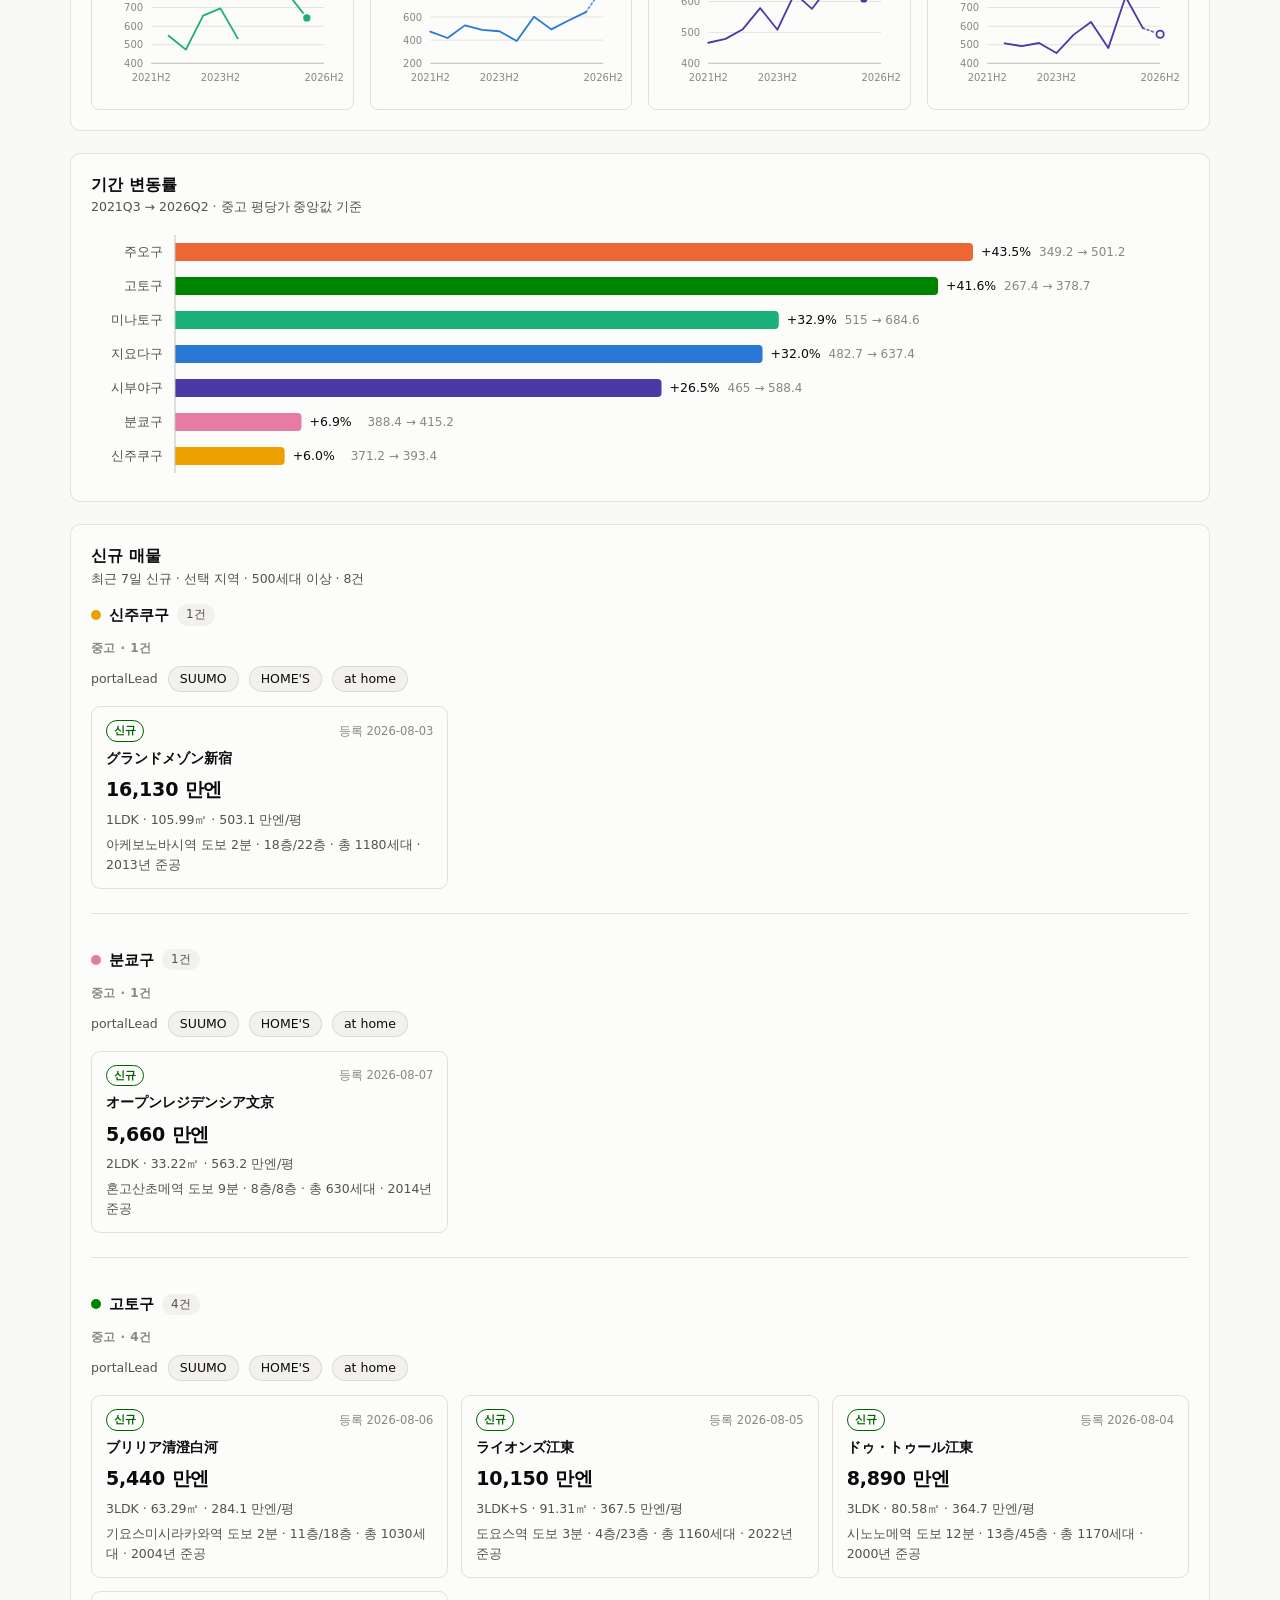
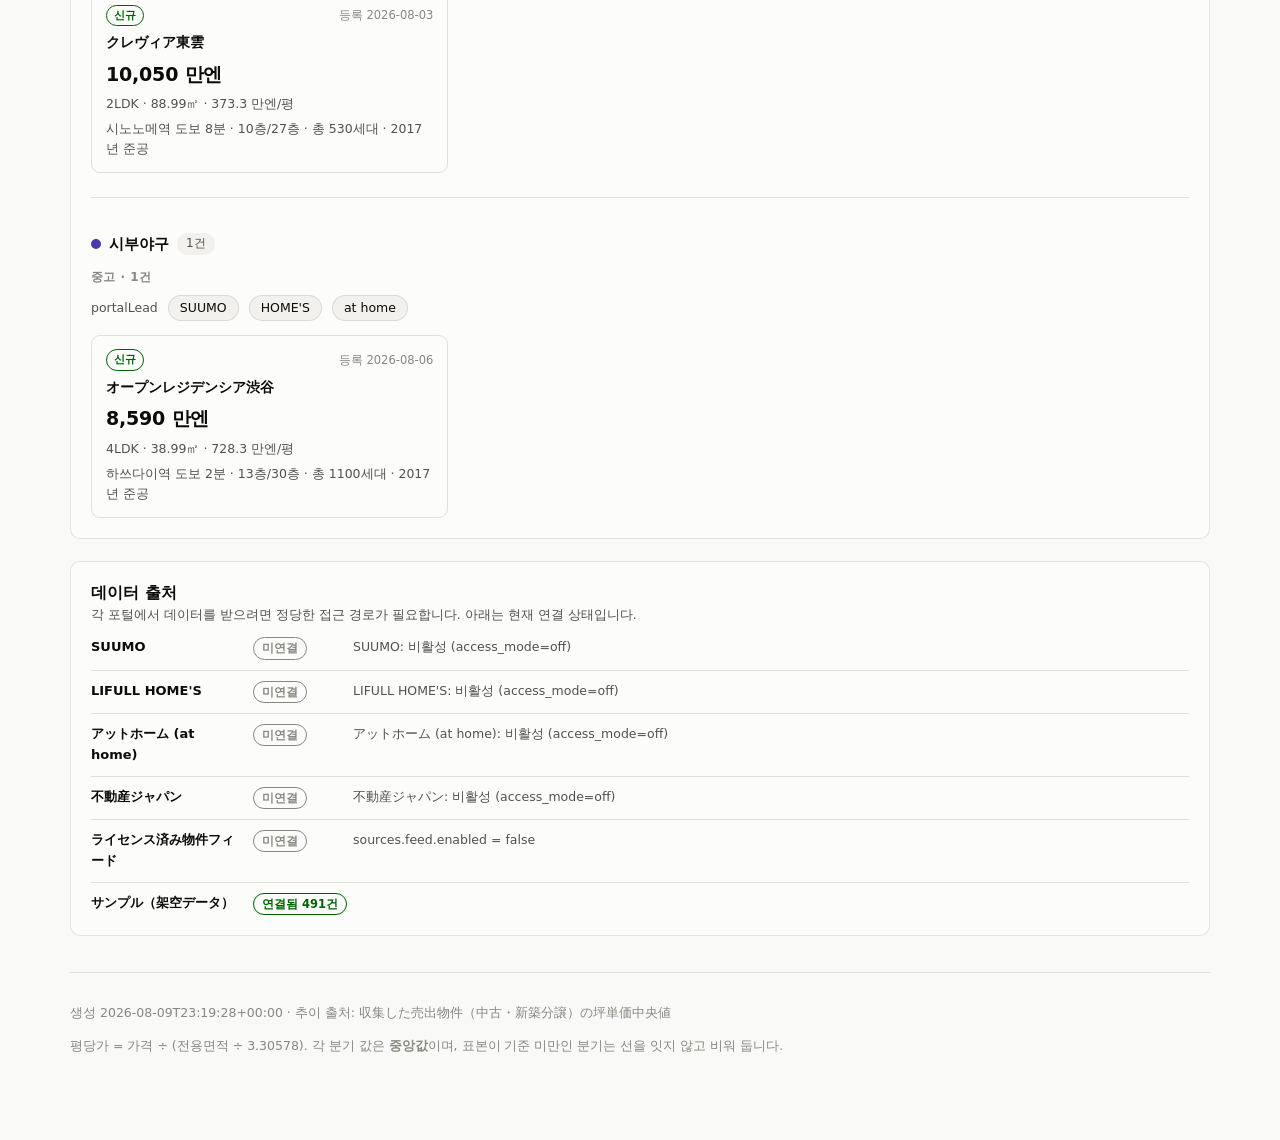
==== commit 24b707cd: "Exclude the in-progress period from headline figures and change rates The newest quarter is always s" ====
--- a/realestate/web/index.html
+++ b/realestate/web/index.html
@@ -82,6 +82,7 @@
     </div>
     <div class="chart-host" id="main-chart"></div>
     <div class="legend" id="main-legend"></div>
+    <p class="partial-note" id="partial-note"></p>
     <div class="table-wrap" id="main-table" hidden></div>
   </section>
 
--- a/realestate/web/styles.css
+++ b/realestate/web/styles.css
@@ -566,3 +566,76 @@
 .scale-legend .sw { width: 26px; height: 10px; border-radius: 2px; }
 .scale-legend .size-key { display: inline-flex; align-items: center; gap: 6px; margin-left: 8px; }
 .scale-legend .size-key .bub { border-radius: 50%; background: var(--text-muted); opacity: .45; }
+
+/* ------------------------------------------- 신규 매물 구별 묶음 */
+
+.ward-group + .ward-group { margin-top: 24px; padding-top: 20px; border-top: 1px solid var(--gridline); }
+
+.ward-group h3 {
+  display: flex;
+  align-items: center;
+  gap: 8px;
+  margin: 14px 0 4px;
+  font-size: 15px;
+  font-weight: 650;
+}
+
+.ward-group h3 .dot { width: 10px; height: 10px; border-radius: 50%; flex: none; }
+
+.ward-group h3 .count {
+  font-size: 12px;
+  font-weight: 500;
+  color: var(--text-secondary);
+  background: var(--surface-2);
+  border-radius: 999px;
+  padding: 1px 9px;
+}
+
+.stage-block { margin-top: 12px; }
+
+.stage-block h4 {
+  margin: 0 0 8px;
+  font-size: 12px;
+  font-weight: 600;
+  letter-spacing: 0.04em;
+  color: var(--text-muted);
+  text-transform: uppercase;
+}
+
+.listing .row1 { justify-content: space-between; }
+.listing .when { font-size: 11.5px; color: var(--text-muted); font-variant-numeric: tabular-nums; }
+
+.listing.clickable { cursor: pointer; transition: border-color 120ms ease; }
+.listing.clickable:hover { border-color: var(--baseline); }
+
+a.name { color: inherit; text-decoration: none; border-bottom: 1px solid var(--baseline); align-self: flex-start; }
+a.name:hover { border-bottom-color: currentColor; }
+a.name:focus-visible { outline: 2px solid var(--series-1); outline-offset: 2px; }
+
+.portal-links {
+  display: flex;
+  flex-wrap: wrap;
+  align-items: center;
+  gap: 6px 10px;
+  font-size: 12.5px;
+  color: var(--text-secondary);
+  margin: 0 0 10px;
+}
+
+.portal-links a {
+  color: var(--text-primary);
+  text-decoration: none;
+  border: 1px solid var(--border);
+  border-radius: 999px;
+  padding: 2px 11px;
+  min-height: 26px;
+  display: inline-flex;
+  align-items: center;
+  background: var(--surface-2);
+}
+
+.portal-links a:hover { border-color: var(--baseline); }
+.portal-links a:focus-visible { outline: 2px solid var(--series-1); outline-offset: 2px; }
+
+.partial-note { margin: 10px 0 0; font-size: 12px; color: var(--text-muted); }
+.partial-note:empty { display: none; }
